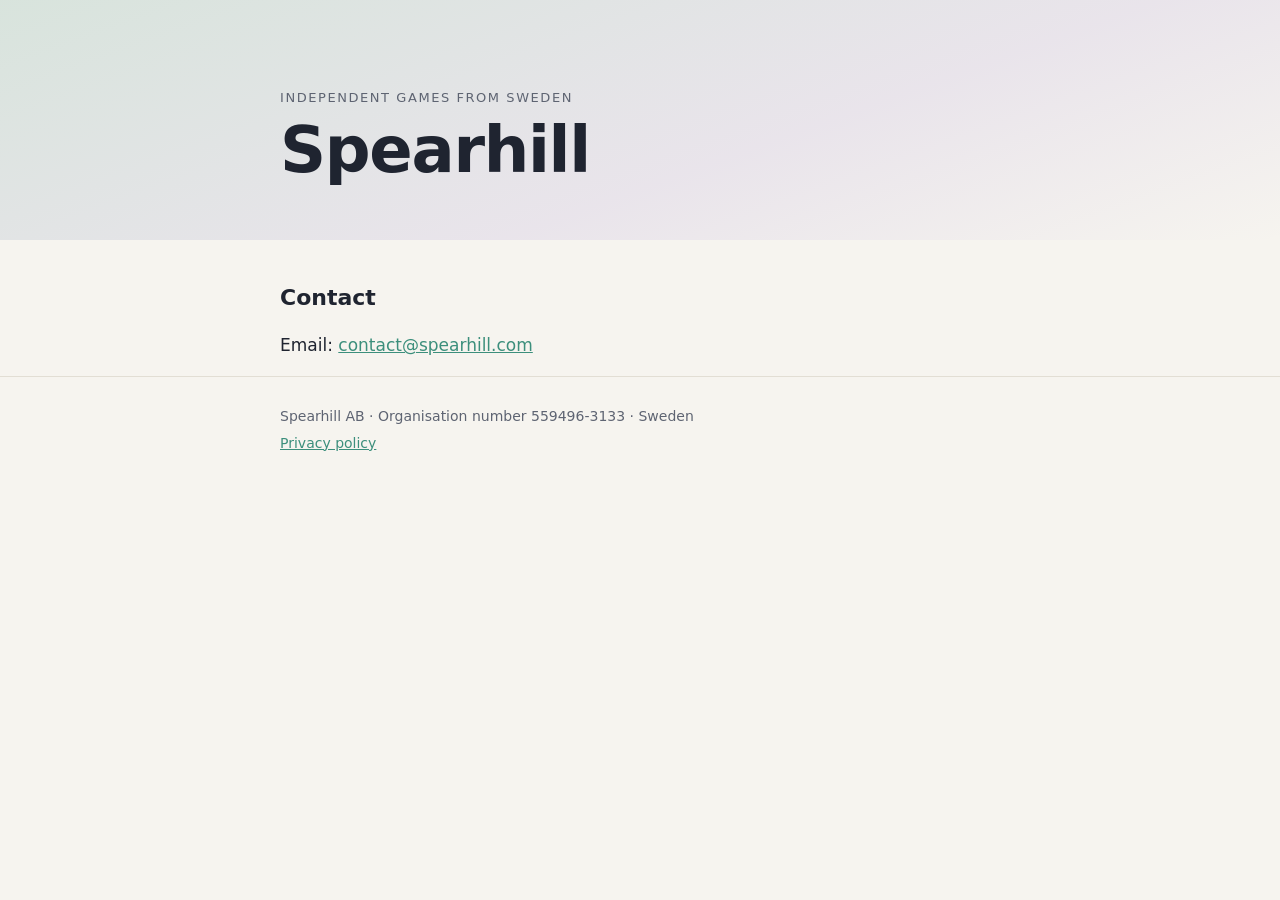
==== index.html @ 492a2e7f "Minimal company site: contact and privacy policy Co-Authored-By: Claude Opus 5.5 <noreply@anthropic." ====
<!doctype html>
<html lang="en">
<head>
<meta charset="utf-8">
<meta name="viewport" content="width=device-width, initial-scale=1">
<title>Spearhill</title>
<meta name="description" content="Spearhill AB, an independent game studio in Sweden.">
<link rel="stylesheet" href="style.css">
</head>
<body>
<header class="hero">
  <div class="wrap">
    <p class="kicker">Independent games from Sweden</p>
    <h1>Spearhill</h1>
  </div>
</header>

<main class="wrap">
  <section>
    <h2>Contact</h2>
    <p>Email: <a href="mailto:contact@spearhill.com">contact@spearhill.com</a></p>
  </section>
</main>

<footer>
  <div class="wrap">
    <p>Spearhill AB · Organisation number 559496-3133 · Sweden</p>
    <p><a href="privacy.html">Privacy policy</a></p>
  </div>
</footer>
</body>
</html>
---- style.css ----
:root{--bg:#f6f4ef;--ink:#1f2430;--muted:#5e6472;--accent:#3c8f7c;--card:#ffffff;--line:#e2ded4}
@media (prefers-color-scheme:dark){:root{--bg:#14171d;--ink:#e9e7e1;--muted:#a3a8b3;--accent:#6cc4ae;--card:#1c2028;--line:#2a2f39}}
*{box-sizing:border-box}
body{margin:0;background:var(--bg);color:var(--ink);font:17px/1.6 system-ui,-apple-system,"Segoe UI",Roboto,sans-serif}
a{color:var(--accent)}
.wrap{max-width:760px;margin:0 auto;padding:0 20px}
.hero{padding:88px 0 56px;background:linear-gradient(160deg,rgba(60,143,124,.16),rgba(120,90,200,.10) 60%,transparent)}
.hero.small{padding:56px 0 32px}
.kicker{margin:0 0 8px;color:var(--muted);text-transform:uppercase;letter-spacing:.12em;font-size:13px}
.kicker a{color:inherit;text-decoration:none}
h1{margin:0;font-size:clamp(40px,8vw,64px);line-height:1.05;letter-spacing:-.02em}
.hero.small h1{font-size:clamp(32px,6vw,44px)}
.lede{margin:14px 0 0;color:var(--muted);font-size:19px;max-width:560px}
main{padding:24px 20px 64px}
h2{margin:40px 0 12px;font-size:22px}
.prose li{margin-bottom:10px}
footer{border-top:1px solid var(--line);padding:24px 0 40px;color:var(--muted);font-size:14px}
footer p{margin:4px 0}
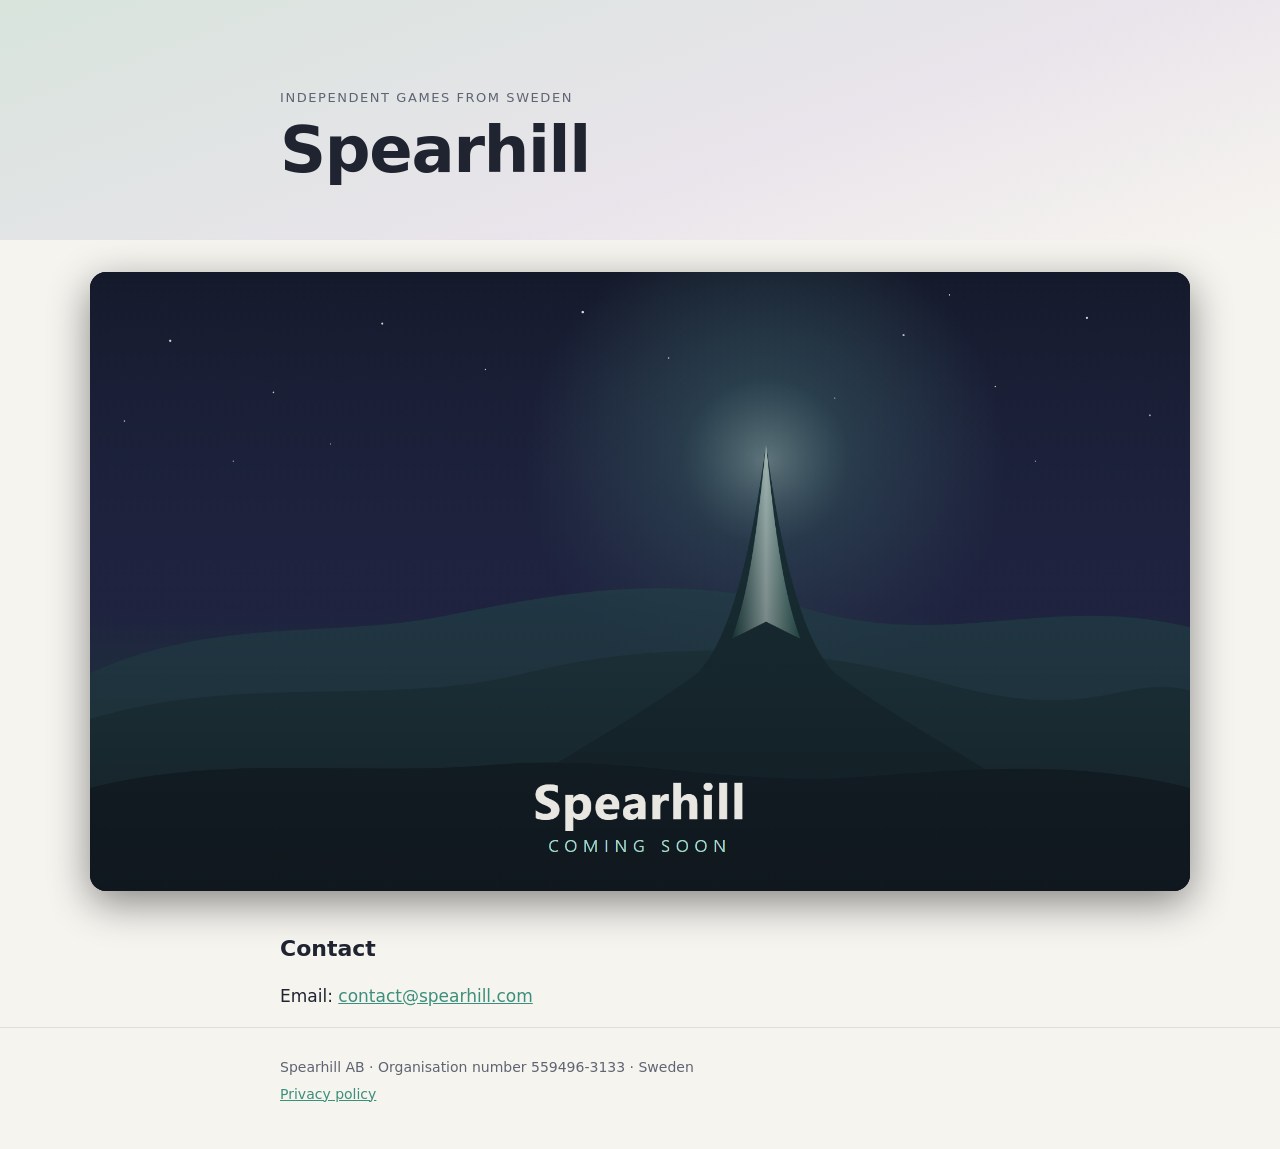
==== commit 1a840e60: "Games slideshow in the style of the personal site: large 16:9, crossfade every 8 s, pauses on hover," ====
--- a/index.html
+++ b/index.html
@@ -15,7 +15,12 @@
   </div>
 </header>
 
+<section id="games" class="wide" hidden aria-label="Games">
+  <div class="slideshow"></div>
+</section>
+
 <main class="wrap">
+
   <section>
     <h2>Contact</h2>
     <p>Email: <a href="mailto:contact@spearhill.com">contact@spearhill.com</a></p>
@@ -28,5 +33,6 @@
     <p><a href="privacy.html">Privacy policy</a></p>
   </div>
 </footer>
+<script src="gallery.js"></script>
 </body>
 </html>
--- a/style.css
+++ b/style.css
@@ -16,3 +16,20 @@
 .prose li{margin-bottom:10px}
 footer{border-top:1px solid var(--line);padding:24px 0 40px;color:var(--muted);font-size:14px}
 footer p{margin:4px 0}
+.wide{max-width:1140px;margin:0 auto;padding:32px 20px 0}
+.slideshow{position:relative;aspect-ratio:16/9;border-radius:16px;overflow:hidden;background:#0d1016;box-shadow:0 12px 40px rgba(0,0,0,.45)}
+.slide{position:absolute;inset:0;opacity:0;transition:opacity 1s ease;pointer-events:none}
+.slide.current{opacity:1;pointer-events:auto}
+.slide img{display:block;width:100%;height:100%;object-fit:cover}
+.caption{position:absolute;left:0;right:0;bottom:0;z-index:2;display:flex;gap:14px;align-items:center;justify-content:space-between;padding:14px 20px;background:linear-gradient(transparent,rgba(8,10,14,.82));color:#f2f1ec;font-weight:600}
+.caption .store{flex:none;padding:8px 16px;border-radius:999px;background:var(--accent);color:#fff;text-decoration:none;font-size:15px}
+.caption .store[hidden]{display:none}
+.arrow{position:absolute;top:50%;z-index:3;transform:translateY(-50%);width:46px;height:46px;border:0;border-radius:50%;background:rgba(8,10,14,.45);color:#fff;font-size:30px;line-height:1;cursor:pointer;opacity:0;transition:opacity .2s}
+.slideshow:hover .arrow,.arrow:focus-visible{opacity:1}
+.arrow.prev{left:14px}.arrow.next{right:14px}
+.dots{position:absolute;top:14px;right:16px;z-index:3;display:flex;gap:8px}
+.dots button{width:9px;height:9px;padding:0;border:0;border-radius:50%;background:rgba(255,255,255,.45);cursor:pointer}
+.dots button.on{background:#fff}
+@media (hover:none){.arrow{opacity:.85}}
+@media (max-width:600px){.wide{padding:20px 12px 0}.slideshow{border-radius:12px}.caption{padding:10px 12px;font-size:14px}.caption .store{padding:6px 12px;font-size:13px}.arrow{width:38px;height:38px;font-size:24px}}
+.caption[hidden]{display:none}
